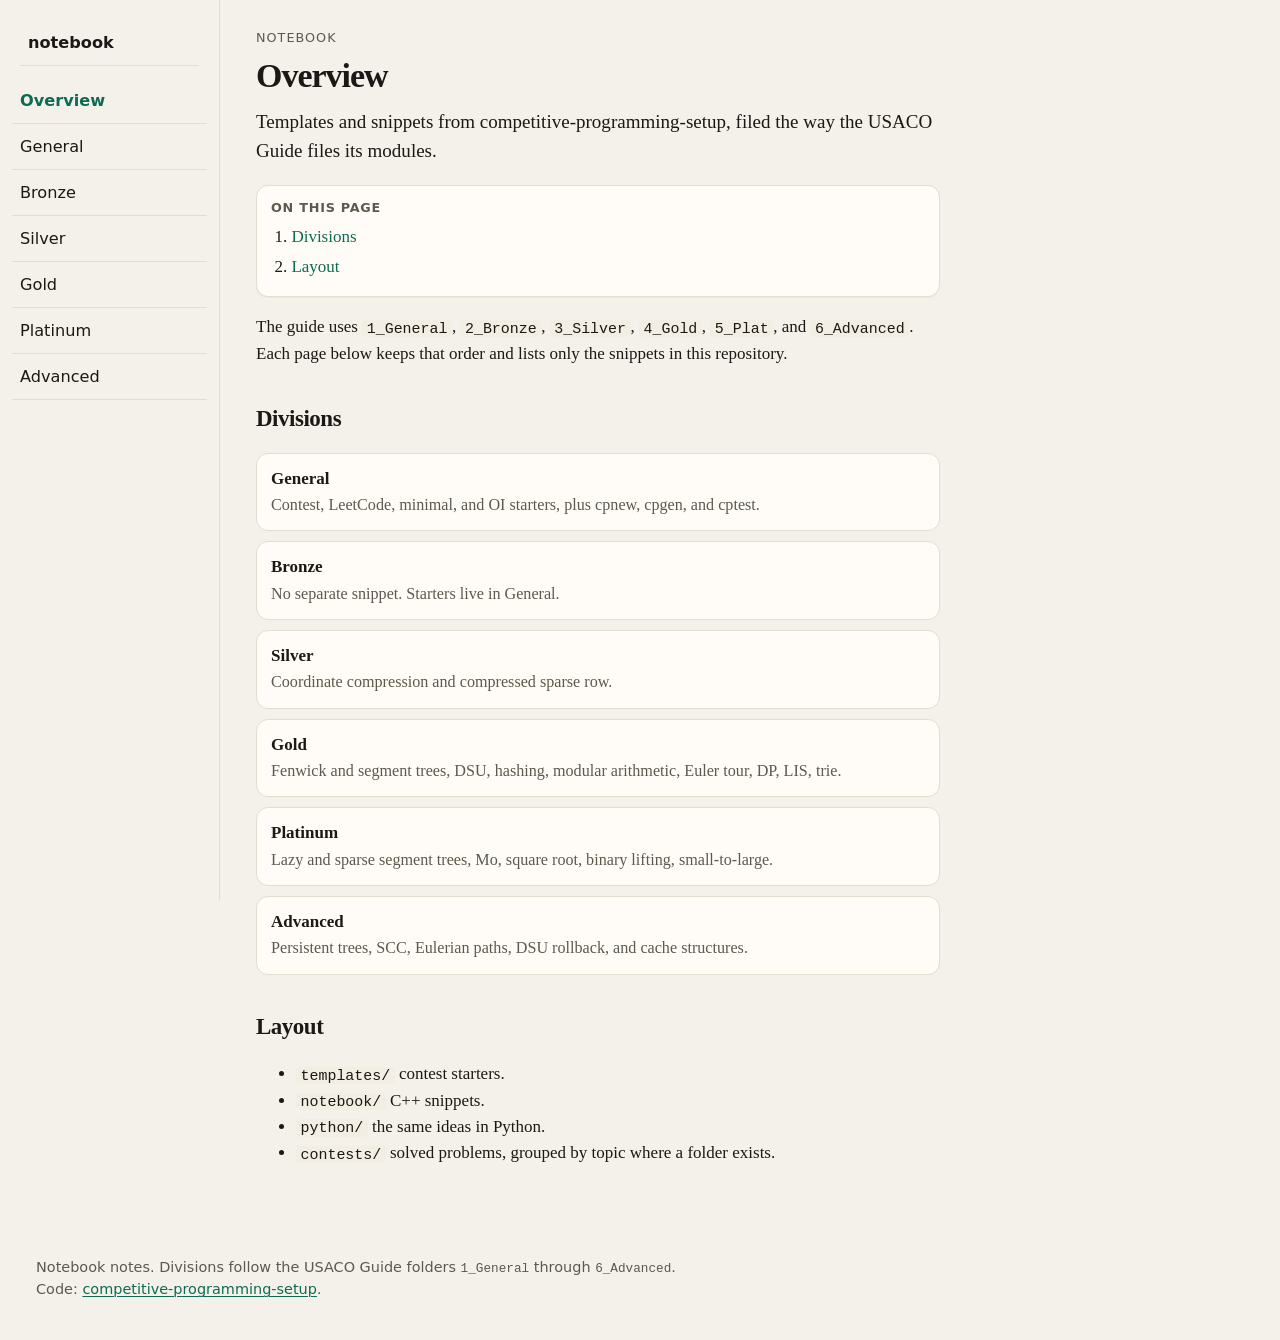
==== index.html @ b9dc27bb "Add notebook notes filed by USACO division. Co-authored-by: Cursor <cursoragent@cursor.com>" ====
<!DOCTYPE html>
<html lang="en">
<head>
<meta charset="utf-8">
<meta name="viewport" content="width=device-width, initial-scale=1">
<title>Overview — notebook</title>
<meta name="description" content="Competitive programming templates and notebook snippets, filed by USACO division.">
<link rel="stylesheet" href="style.css">
</head>
<body>
<a class="skip" href="#content">Skip to content</a>
<header class="top">
  <a class="brand" href="index.html">notebook</a>
  <label class="nav-button" for="nav-toggle">Menu</label>
</header>
<input id="nav-toggle" class="nav-toggle" type="checkbox">
<div class="layout">
<nav class="nav">
<a class="brand-desk" href="index.html">notebook</a><a href="index.html" aria-current="page">Overview</a><a href="general.html">General</a><a href="bronze.html">Bronze</a><a href="silver.html">Silver</a><a href="gold.html">Gold</a><a href="plat.html">Platinum</a><a href="advanced.html">Advanced</a>
</nav>
<main id="content">
<p class="kicker">Notebook</p>
<h1>Overview</h1>
<p class="lede">Templates and snippets from competitive-programming-setup, filed the way the USACO Guide files its modules.</p>

<nav class="toc"><strong>On this page</strong><ol><li><a href="#divisions">Divisions</a></li><li><a href="#layout">Layout</a></li></ol></nav>
<p>The guide uses <code>1_General</code>, <code>2_Bronze</code>, <code>3_Silver</code>, <code>4_Gold</code>, <code>5_Plat</code>, and <code>6_Advanced</code>. Each page below keeps that order and lists only the snippets in this repository.</p>
<h2 id="divisions">Divisions</h2>
<div class="cards">
<a class="card" href="general.html"><strong>General</strong><span>Contest, LeetCode, minimal, and OI starters, plus cpnew, cpgen, and cptest.</span></a>
<a class="card" href="bronze.html"><strong>Bronze</strong><span>No separate snippet. Starters live in General.</span></a>
<a class="card" href="silver.html"><strong>Silver</strong><span>Coordinate compression and compressed sparse row.</span></a>
<a class="card" href="gold.html"><strong>Gold</strong><span>Fenwick and segment trees, DSU, hashing, modular arithmetic, Euler tour, DP, LIS, trie.</span></a>
<a class="card" href="plat.html"><strong>Platinum</strong><span>Lazy and sparse segment trees, Mo, square root, binary lifting, small-to-large.</span></a>
<a class="card" href="advanced.html"><strong>Advanced</strong><span>Persistent trees, SCC, Eulerian paths, DSU rollback, and cache structures.</span></a>
</div>
<h2 id="layout">Layout</h2>
<ul>
<li><code>templates/</code> contest starters.</li>
<li><code>notebook/</code> C++ snippets.</li>
<li><code>python/</code> the same ideas in Python.</li>
<li><code>contests/</code> solved problems, grouped by topic where a folder exists.</li>
</ul>

</main>
</div>
<footer class="site">Notebook notes. Divisions follow the USACO Guide folders <code>1_General</code> through <code>6_Advanced</code>. Code: <a href="https://github.com/lamng3/competitive-programming-setup">competitive-programming-setup</a>.</footer>
</body>
</html>
---- style.css ----
:root {
  --bg: #f4f1ea;
  --paper: #fffcf7;
  --ink: #1b1916;
  --muted: #5e584e;
  --line: #e3dcd0;
  --accent: #0c6b52;
  --accent-ink: #084838;
  --today-bg: #e5f3ec;
  --today-ink: #0d4a36;
  --next-bg: #f8efe0;
  --next-ink: #6a4a12;
  --read-bg: #e8eef6;
  --read-ink: #1d3a5f;
  --code: #f3eee4;
  --shadow: 0 1px 0 rgba(28, 25, 21, 0.04);
  font-size: 17px;
}

* { box-sizing: border-box; }

html { scroll-behavior: smooth; }

body {
  margin: 0;
  background: var(--bg);
  color: var(--ink);
  font-family: "Iowan Old Style", "Palatino Linotype", Palatino, Georgia, serif;
  line-height: 1.55;
}

a { color: var(--accent); text-decoration-thickness: 1px; text-underline-offset: 0.15em; }
a:hover { color: var(--accent-ink); }

.skip {
  position: absolute;
  left: -999px;
  top: 0;
}
.skip:focus { left: 8px; top: 8px; background: var(--paper); padding: 8px; z-index: 5; }

.top {
  position: sticky;
  top: 0;
  z-index: 2;
  display: flex;
  align-items: center;
  gap: 12px;
  padding: 12px 16px;
  background: rgba(244, 241, 234, 0.94);
  border-bottom: 1px solid var(--line);
  backdrop-filter: blur(8px);
}

.brand {
  font-family: ui-sans-serif, system-ui, sans-serif;
  font-weight: 700;
  letter-spacing: -0.03em;
  color: var(--ink);
  text-decoration: none;
  font-size: 1.05rem;
}

.nav-toggle { display: none; }

.nav-button {
  margin-left: auto;
  font-family: ui-sans-serif, system-ui, sans-serif;
  font-size: 0.85rem;
  border: 1px solid var(--line);
  background: var(--paper);
  border-radius: 999px;
  padding: 6px 12px;
  cursor: pointer;
}

.nav {
  display: none;
  position: absolute;
  top: 100%;
  left: 0;
  right: 0;
  background: var(--paper);
  border-bottom: 1px solid var(--line);
  padding: 8px 12px 16px;
  max-height: 70vh;
  overflow: auto;
}

.nav a {
  display: block;
  padding: 10px 8px;
  color: var(--ink);
  text-decoration: none;
  font-family: ui-sans-serif, system-ui, sans-serif;
  font-size: 0.95rem;
  border-bottom: 1px solid var(--line);
}

.nav a[aria-current="page"] { color: var(--accent); font-weight: 650; }

@media (max-width: 959px) {
  #nav-toggle:checked ~ .layout .nav {
    display: block;
    position: static;
    max-height: none;
    border-bottom: 1px solid var(--line);
  }
}

.search {
  display: block;
  width: calc(100% - 16px);
  margin: 8px;
  padding: 10px 12px;
  border: 1px solid var(--line);
  border-radius: 10px;
  font: inherit;
  font-family: ui-sans-serif, system-ui, sans-serif;
  font-size: 1rem;
  background: var(--bg);
}

.layout {
  display: block;
}

main {
  max-width: 40rem;
  margin: 0 auto;
  padding: 28px 18px 72px;
}

.kicker {
  font-family: ui-sans-serif, system-ui, sans-serif;
  font-size: 0.75rem;
  letter-spacing: 0.08em;
  text-transform: uppercase;
  color: var(--muted);
  margin: 0 0 8px;
}

h1 {
  font-size: 2rem;
  line-height: 1.15;
  letter-spacing: -0.03em;
  margin: 0 0 12px;
}

.lede { font-size: 1.12rem; margin-top: 0; }

h2 {
  font-size: 1.35rem;
  letter-spacing: -0.02em;
  margin: 2rem 0 0.6rem;
  scroll-margin-top: 72px;
}

h3 {
  font-size: 1.08rem;
  margin: 1.4rem 0 0.4rem;
  scroll-margin-top: 72px;
}

p, li { overflow-wrap: anywhere; }

.toc {
  background: var(--paper);
  border: 1px solid var(--line);
  border-radius: 12px;
  padding: 12px 14px;
  margin: 18px 0 8px;
  box-shadow: var(--shadow);
}

.toc strong {
  display: block;
  font-family: ui-sans-serif, system-ui, sans-serif;
  font-size: 0.75rem;
  letter-spacing: 0.06em;
  text-transform: uppercase;
  color: var(--muted);
  margin-bottom: 6px;
}

.toc ol { margin: 0; padding-left: 1.2rem; }
.toc li { margin: 4px 0; }
.toc a { text-decoration: none; }

.callout {
  border-radius: 12px;
  padding: 12px 14px;
  margin: 14px 0;
}

.callout p:first-child { margin-top: 0; }
.callout p:last-child { margin-bottom: 0; }

.callout .label {
  font-family: ui-sans-serif, system-ui, sans-serif;
  font-size: 0.72rem;
  letter-spacing: 0.08em;
  text-transform: uppercase;
  font-weight: 700;
  display: block;
  margin-bottom: 4px;
}

.callout.today { background: var(--today-bg); color: var(--today-ink); }
.callout.next { background: var(--next-bg); color: var(--next-ink); }
.callout.read { background: var(--read-bg); color: var(--read-ink); }

pre {
  background: var(--code);
  border: 1px solid var(--line);
  border-radius: 12px;
  padding: 12px 14px;
  overflow-x: auto;
  font-size: 0.86rem;
  line-height: 1.45;
}

code {
  font-family: "SF Mono", ui-monospace, Menlo, Consolas, monospace;
  font-size: 0.88em;
}

p code, li code {
  background: var(--code);
  padding: 0.05em 0.3em;
  border-radius: 4px;
}

table {
  width: 100%;
  border-collapse: collapse;
  font-family: ui-sans-serif, system-ui, sans-serif;
  font-size: 0.92rem;
  display: block;
  overflow-x: auto;
}

th, td {
  text-align: left;
  vertical-align: top;
  border-bottom: 1px solid var(--line);
  padding: 8px 10px 8px 0;
}

.cards { display: grid; gap: 10px; margin: 16px 0; }

.card {
  display: block;
  background: var(--paper);
  border: 1px solid var(--line);
  border-radius: 12px;
  padding: 12px 14px;
  text-decoration: none;
  color: inherit;
}

.card strong { display: block; color: var(--ink); }
.card span { color: var(--muted); font-size: 0.95rem; }

footer.site {
  max-width: 40rem;
  margin: 0 auto;
  padding: 0 18px 40px;
  color: var(--muted);
  font-family: ui-sans-serif, system-ui, sans-serif;
  font-size: 0.85rem;
}

#results { list-style: none; padding: 0; }
#results li { margin: 8px 0; }

@media (min-width: 960px) {
  .nav-button { display: none; }
  .layout { display: grid; grid-template-columns: 220px 1fr; }
  .nav {
    display: block;
    position: sticky;
    top: 0;
    height: 100vh;
    max-height: none;
    overflow: auto;
    border-right: 1px solid var(--line);
    border-bottom: 0;
    background: transparent;
    padding: 20px 12px;
  }
  .top { display: none; }
  .nav .brand-desk {
    display: block;
    font-family: ui-sans-serif, system-ui, sans-serif;
    font-weight: 700;
    color: var(--ink);
    text-decoration: none;
    margin: 0 8px 12px;
  }
  main, footer.site { margin: 0; max-width: 44rem; padding-left: 36px; padding-right: 28px; }
  table { display: table; }
}

@media (max-width: 959px) {
  .nav .brand-desk { display: none; }
}
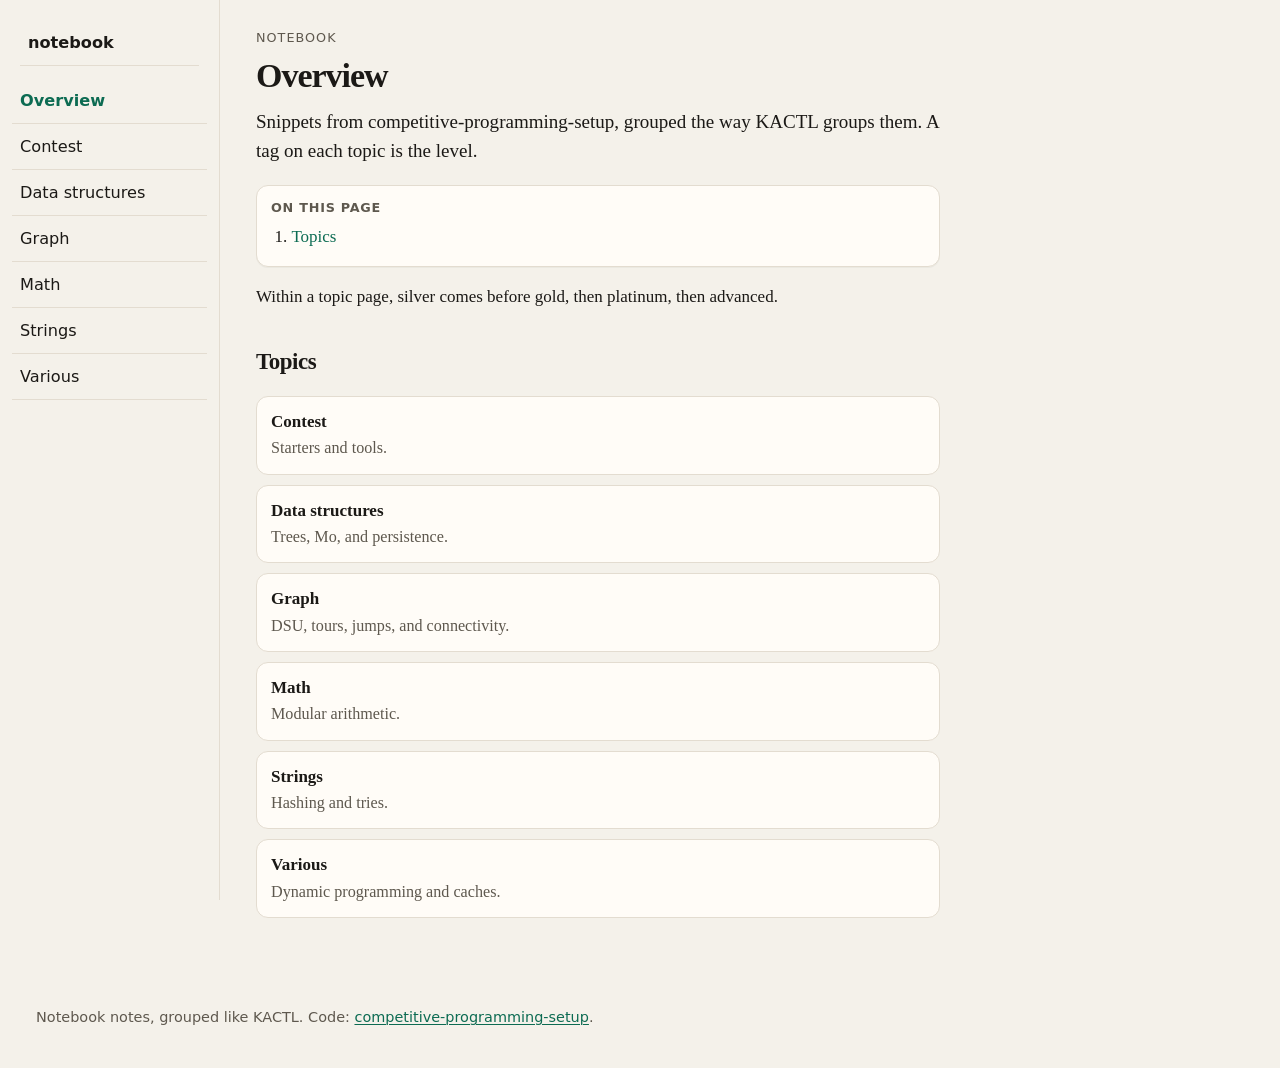
==== commit 5718ce4c: "Group notebook topics like KACTL and tag each one with its level. Co-authored-by: Cursor <cursoragen" ====
--- a/index.html
+++ b/index.html
@@ -4,7 +4,7 @@
 <meta charset="utf-8">
 <meta name="viewport" content="width=device-width, initial-scale=1">
 <title>Overview — notebook</title>
-<meta name="description" content="Competitive programming templates and notebook snippets, filed by USACO division.">
+<meta name="description" content="Competitive programming templates grouped by topic, with a level tag on each one.">
 <link rel="stylesheet" href="style.css">
 </head>
 <body>
@@ -16,34 +16,27 @@
 <input id="nav-toggle" class="nav-toggle" type="checkbox">
 <div class="layout">
 <nav class="nav">
-<a class="brand-desk" href="index.html">notebook</a><a href="index.html" aria-current="page">Overview</a><a href="general.html">General</a><a href="bronze.html">Bronze</a><a href="silver.html">Silver</a><a href="gold.html">Gold</a><a href="plat.html">Platinum</a><a href="advanced.html">Advanced</a>
+<a class="brand-desk" href="index.html">notebook</a><a href="index.html" aria-current="page">Overview</a><a href="contest.html">Contest</a><a href="data-structures.html">Data structures</a><a href="graph.html">Graph</a><a href="math.html">Math</a><a href="strings.html">Strings</a><a href="various.html">Various</a>
 </nav>
 <main id="content">
 <p class="kicker">Notebook</p>
 <h1>Overview</h1>
-<p class="lede">Templates and snippets from competitive-programming-setup, filed the way the USACO Guide files its modules.</p>
+<p class="lede">Snippets from competitive-programming-setup, grouped the way KACTL groups them. A tag on each topic is the level.</p>
 
-<nav class="toc"><strong>On this page</strong><ol><li><a href="#divisions">Divisions</a></li><li><a href="#layout">Layout</a></li></ol></nav>
-<p>The guide uses <code>1_General</code>, <code>2_Bronze</code>, <code>3_Silver</code>, <code>4_Gold</code>, <code>5_Plat</code>, and <code>6_Advanced</code>. Each page below keeps that order and lists only the snippets in this repository.</p>
-<h2 id="divisions">Divisions</h2>
+<nav class="toc"><strong>On this page</strong><ol><li><a href="#topics">Topics</a></li></ol></nav>
+<p>Within a topic page, silver comes before gold, then platinum, then advanced.</p>
+<h2 id="topics">Topics</h2>
 <div class="cards">
-<a class="card" href="general.html"><strong>General</strong><span>Contest, LeetCode, minimal, and OI starters, plus cpnew, cpgen, and cptest.</span></a>
-<a class="card" href="bronze.html"><strong>Bronze</strong><span>No separate snippet. Starters live in General.</span></a>
-<a class="card" href="silver.html"><strong>Silver</strong><span>Coordinate compression and compressed sparse row.</span></a>
-<a class="card" href="gold.html"><strong>Gold</strong><span>Fenwick and segment trees, DSU, hashing, modular arithmetic, Euler tour, DP, LIS, trie.</span></a>
-<a class="card" href="plat.html"><strong>Platinum</strong><span>Lazy and sparse segment trees, Mo, square root, binary lifting, small-to-large.</span></a>
-<a class="card" href="advanced.html"><strong>Advanced</strong><span>Persistent trees, SCC, Eulerian paths, DSU rollback, and cache structures.</span></a>
+<a class="card" href="contest.html"><strong>Contest</strong><span>Starters and tools.</span></a>
+<a class="card" href="data-structures.html"><strong>Data structures</strong><span>Trees, Mo, and persistence.</span></a>
+<a class="card" href="graph.html"><strong>Graph</strong><span>DSU, tours, jumps, and connectivity.</span></a>
+<a class="card" href="math.html"><strong>Math</strong><span>Modular arithmetic.</span></a>
+<a class="card" href="strings.html"><strong>Strings</strong><span>Hashing and tries.</span></a>
+<a class="card" href="various.html"><strong>Various</strong><span>Dynamic programming and caches.</span></a>
 </div>
-<h2 id="layout">Layout</h2>
-<ul>
-<li><code>templates/</code> contest starters.</li>
-<li><code>notebook/</code> C++ snippets.</li>
-<li><code>python/</code> the same ideas in Python.</li>
-<li><code>contests/</code> solved problems, grouped by topic where a folder exists.</li>
-</ul>
 
 </main>
 </div>
-<footer class="site">Notebook notes. Divisions follow the USACO Guide folders <code>1_General</code> through <code>6_Advanced</code>. Code: <a href="https://github.com/lamng3/competitive-programming-setup">competitive-programming-setup</a>.</footer>
+<footer class="site">Notebook notes, grouped like KACTL. Code: <a href="https://github.com/lamng3/competitive-programming-setup">competitive-programming-setup</a>.</footer>
 </body>
 </html>
--- a/style.css
+++ b/style.css
@@ -261,6 +261,19 @@
 
 .card strong { display: block; color: var(--ink); }
 .card span { color: var(--muted); font-size: 0.95rem; }
+
+.tag {
+  font-family: ui-sans-serif, system-ui, sans-serif;
+  font-size: 0.72rem;
+  letter-spacing: 0.04em;
+  font-weight: 500;
+  color: var(--muted);
+  border: 1px solid var(--line);
+  border-radius: 999px;
+  padding: 0.05rem 0.45rem;
+  margin-left: 0.35rem;
+  vertical-align: middle;
+}
 
 footer.site {
   max-width: 40rem;
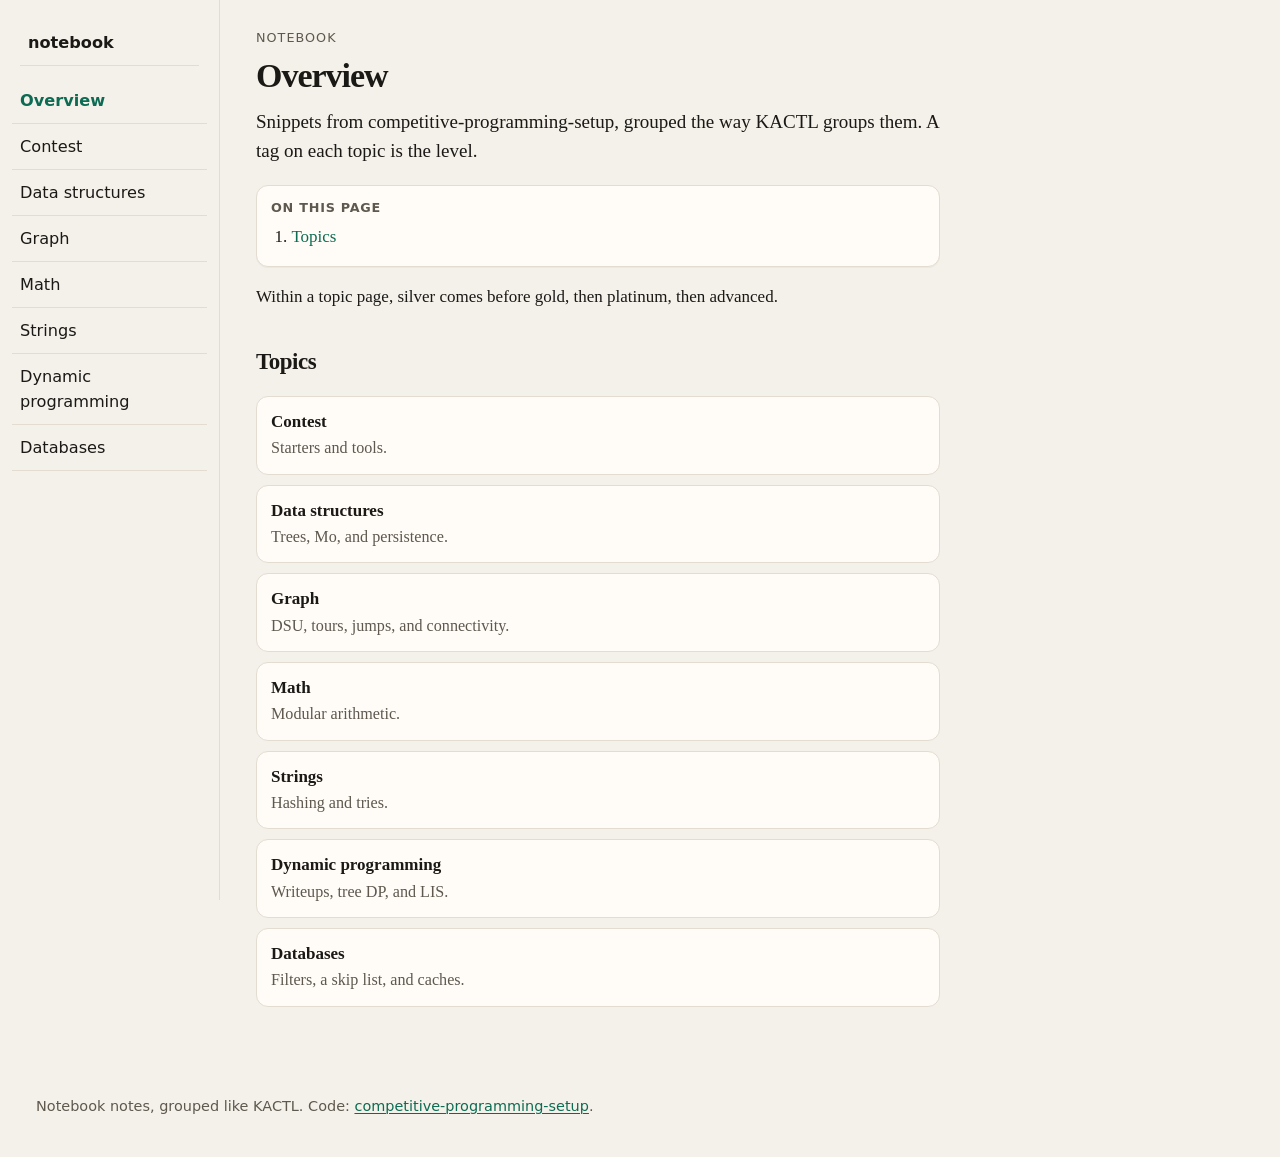
==== commit 0753f462: "Replace Various with Dynamic programming and Databases. Co-authored-by: Cursor <cursoragent@cursor.c" ====
--- a/index.html
+++ b/index.html
@@ -16,7 +16,7 @@
 <input id="nav-toggle" class="nav-toggle" type="checkbox">
 <div class="layout">
 <nav class="nav">
-<a class="brand-desk" href="index.html">notebook</a><a href="index.html" aria-current="page">Overview</a><a href="contest.html">Contest</a><a href="data-structures.html">Data structures</a><a href="graph.html">Graph</a><a href="math.html">Math</a><a href="strings.html">Strings</a><a href="various.html">Various</a>
+<a class="brand-desk" href="index.html">notebook</a><a href="index.html" aria-current="page">Overview</a><a href="contest.html">Contest</a><a href="data-structures.html">Data structures</a><a href="graph.html">Graph</a><a href="math.html">Math</a><a href="strings.html">Strings</a><a href="dynamic-programming.html">Dynamic programming</a><a href="databases.html">Databases</a>
 </nav>
 <main id="content">
 <p class="kicker">Notebook</p>
@@ -32,7 +32,8 @@
 <a class="card" href="graph.html"><strong>Graph</strong><span>DSU, tours, jumps, and connectivity.</span></a>
 <a class="card" href="math.html"><strong>Math</strong><span>Modular arithmetic.</span></a>
 <a class="card" href="strings.html"><strong>Strings</strong><span>Hashing and tries.</span></a>
-<a class="card" href="various.html"><strong>Various</strong><span>Dynamic programming and caches.</span></a>
+<a class="card" href="dynamic-programming.html"><strong>Dynamic programming</strong><span>Writeups, tree DP, and LIS.</span></a>
+<a class="card" href="databases.html"><strong>Databases</strong><span>Filters, a skip list, and caches.</span></a>
 </div>
 
 </main>
--- a/style.css
+++ b/style.css
@@ -264,14 +264,14 @@
 
 .tag {
   font-family: ui-sans-serif, system-ui, sans-serif;
-  font-size: 0.72rem;
-  letter-spacing: 0.04em;
-  font-weight: 500;
-  color: var(--muted);
-  border: 1px solid var(--line);
-  border-radius: 999px;
-  padding: 0.05rem 0.45rem;
-  margin-left: 0.35rem;
+  font-size: 0.78rem;
+  letter-spacing: 0.01em;
+  font-weight: 650;
+  color: var(--accent-ink);
+  background: var(--today-bg);
+  border-radius: 4px;
+  padding: 0.08rem 0.4rem;
+  margin-left: 0.45rem;
   vertical-align: middle;
 }
 
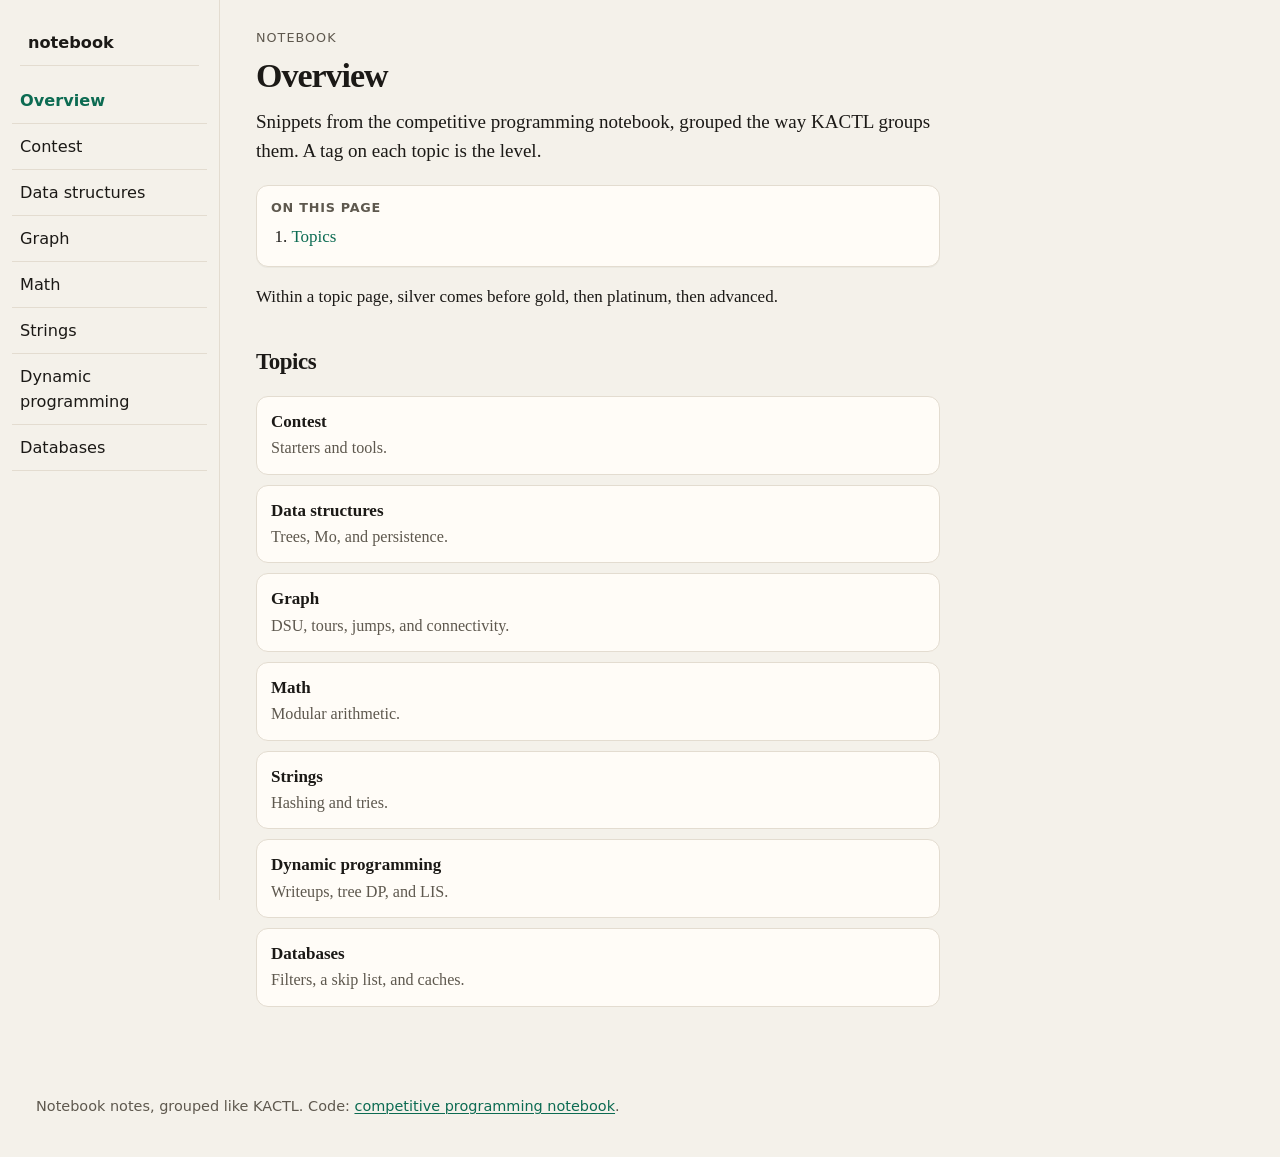
==== commit 8a3b7a65: "Point the notes at the competitive programming notebook. Co-authored-by: Cursor <cursoragent@cursor." ====
--- a/index.html
+++ b/index.html
@@ -21,7 +21,7 @@
 <main id="content">
 <p class="kicker">Notebook</p>
 <h1>Overview</h1>
-<p class="lede">Snippets from competitive-programming-setup, grouped the way KACTL groups them. A tag on each topic is the level.</p>
+<p class="lede">Snippets from the competitive programming notebook, grouped the way KACTL groups them. A tag on each topic is the level.</p>
 
 <nav class="toc"><strong>On this page</strong><ol><li><a href="#topics">Topics</a></li></ol></nav>
 <p>Within a topic page, silver comes before gold, then platinum, then advanced.</p>
@@ -38,6 +38,6 @@
 
 </main>
 </div>
-<footer class="site">Notebook notes, grouped like KACTL. Code: <a href="https://github.com/lamng3/competitive-programming-setup">competitive-programming-setup</a>.</footer>
+<footer class="site">Notebook notes, grouped like KACTL. Code: <a href="https://github.com/lamng3/competitive-programming-notebook">competitive programming notebook</a>.</footer>
 </body>
 </html>
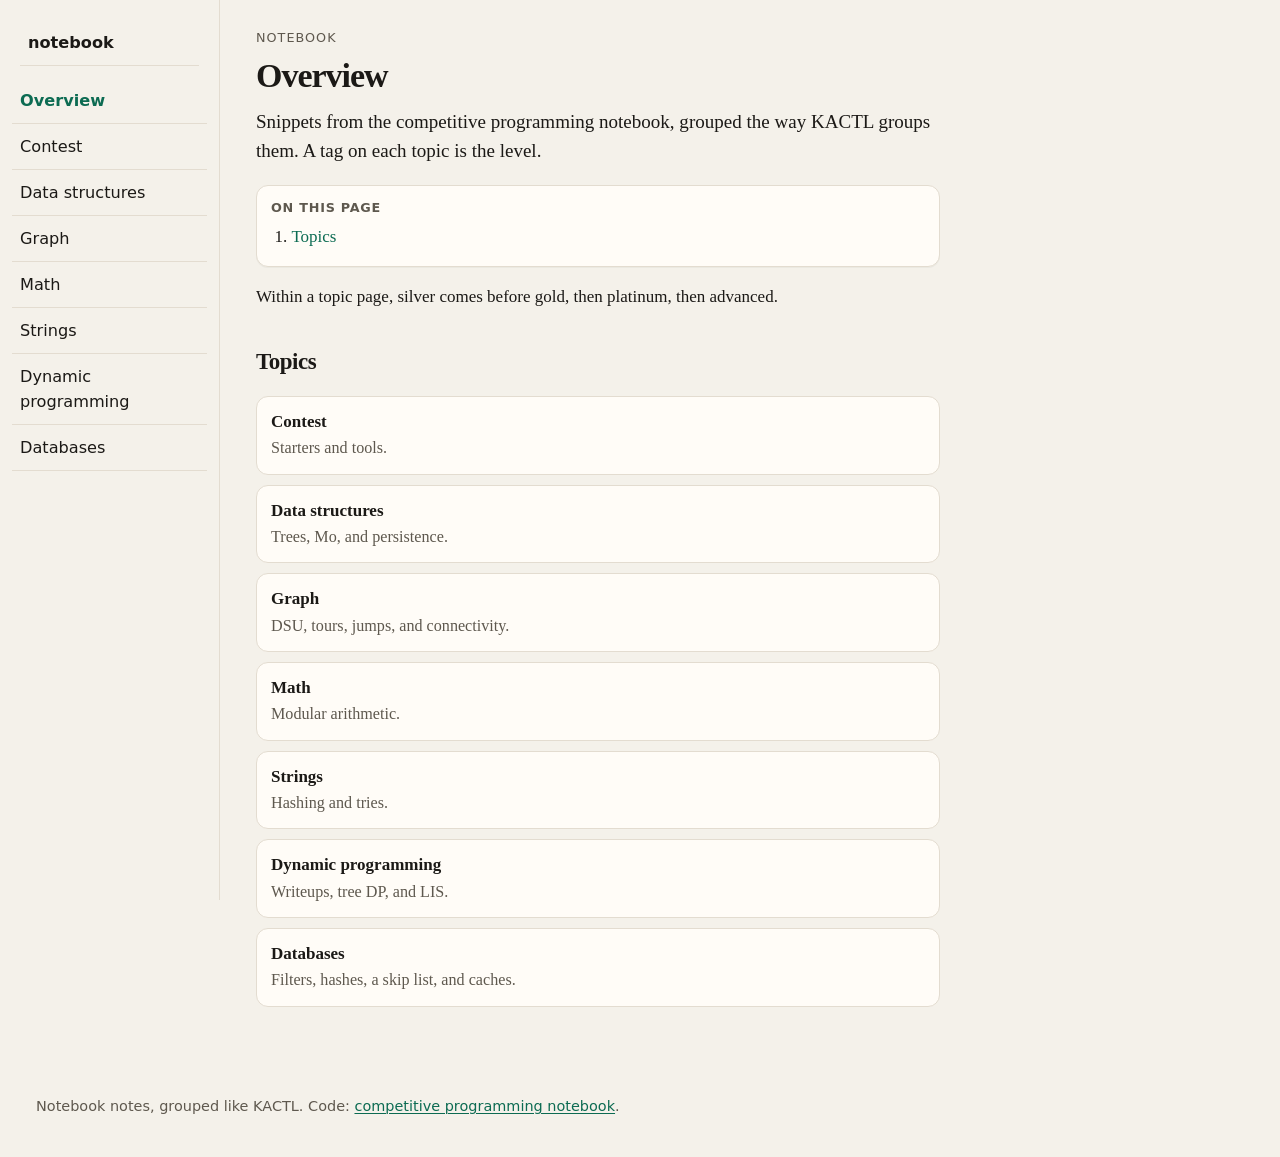
==== commit b071da5f: "Group the databases notes with a Hash section and indented Python versions. Co-Authored-By: Claude S" ====
--- a/index.html
+++ b/index.html
@@ -33,7 +33,7 @@
 <a class="card" href="math.html"><strong>Math</strong><span>Modular arithmetic.</span></a>
 <a class="card" href="strings.html"><strong>Strings</strong><span>Hashing and tries.</span></a>
 <a class="card" href="dynamic-programming.html"><strong>Dynamic programming</strong><span>Writeups, tree DP, and LIS.</span></a>
-<a class="card" href="databases.html"><strong>Databases</strong><span>Filters, a skip list, and caches.</span></a>
+<a class="card" href="databases.html"><strong>Databases</strong><span>Filters, hashes, a skip list, and caches.</span></a>
 </div>
 
 </main>
